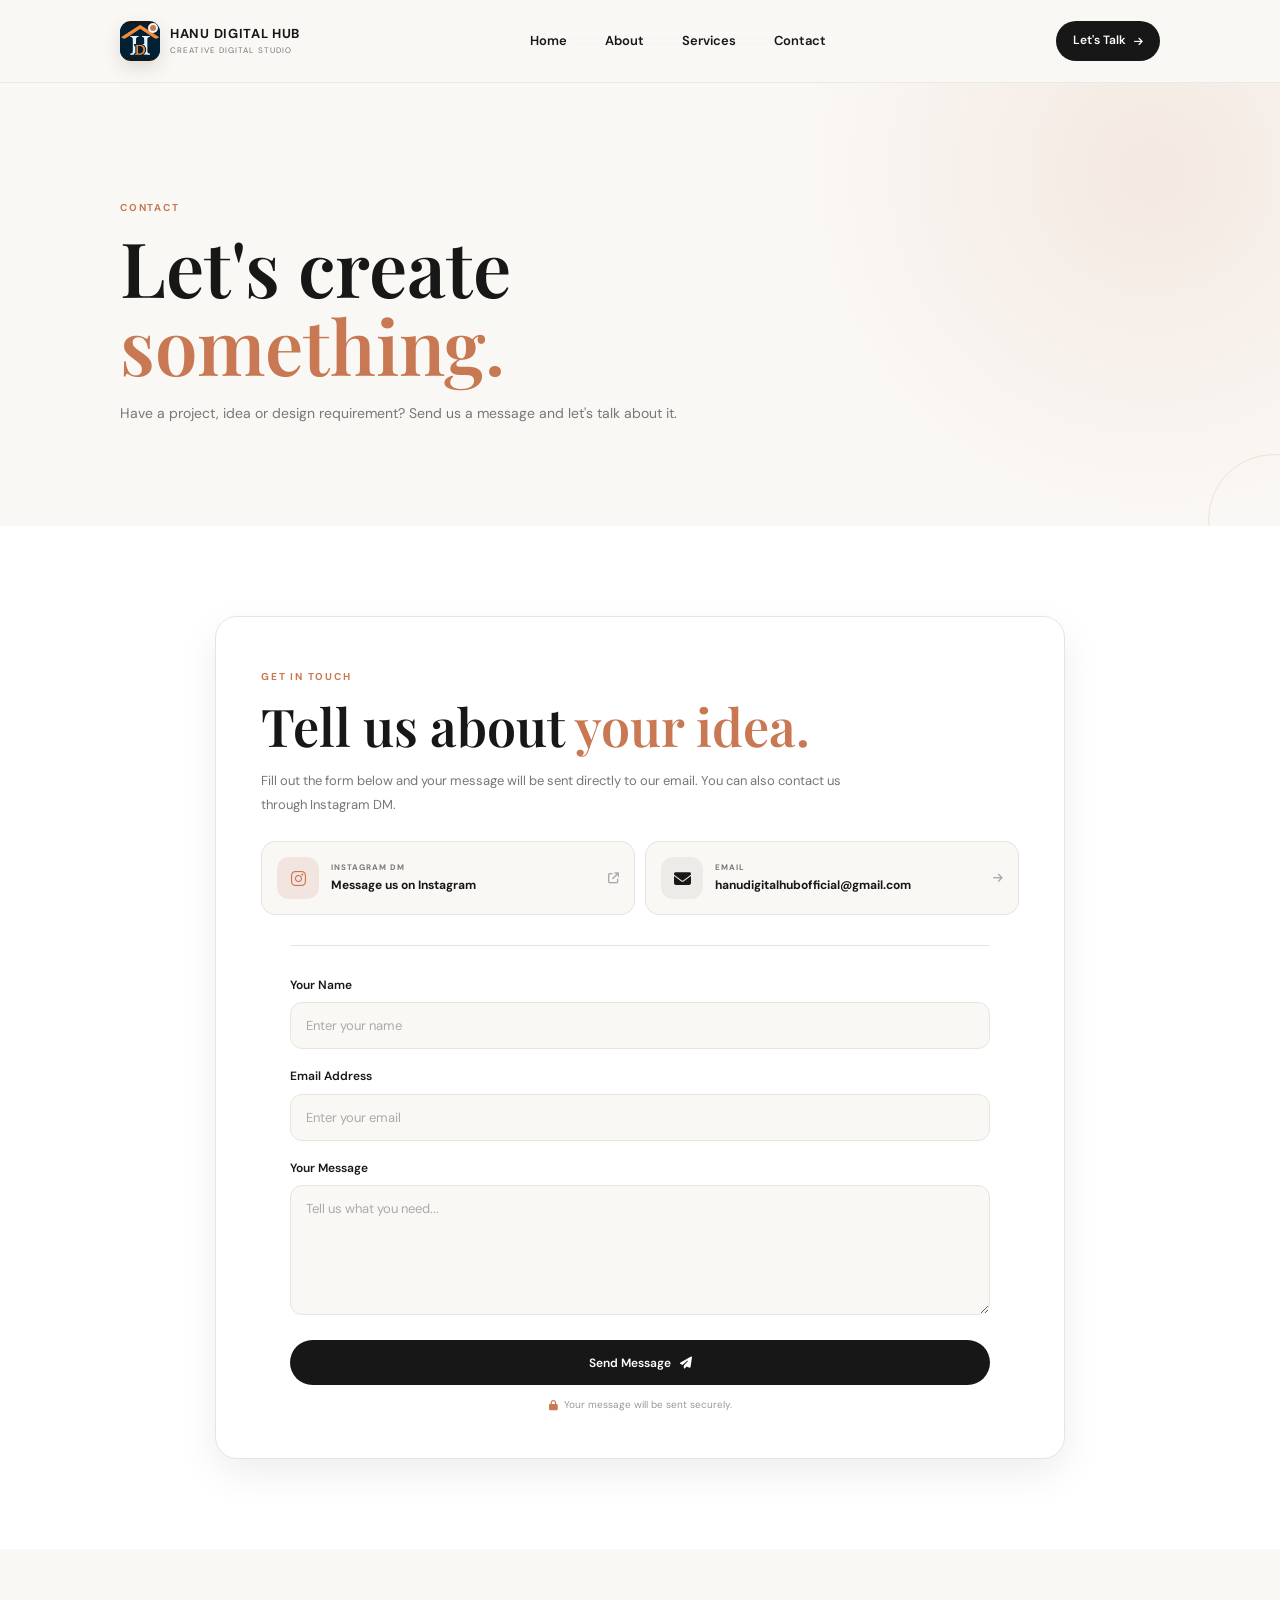
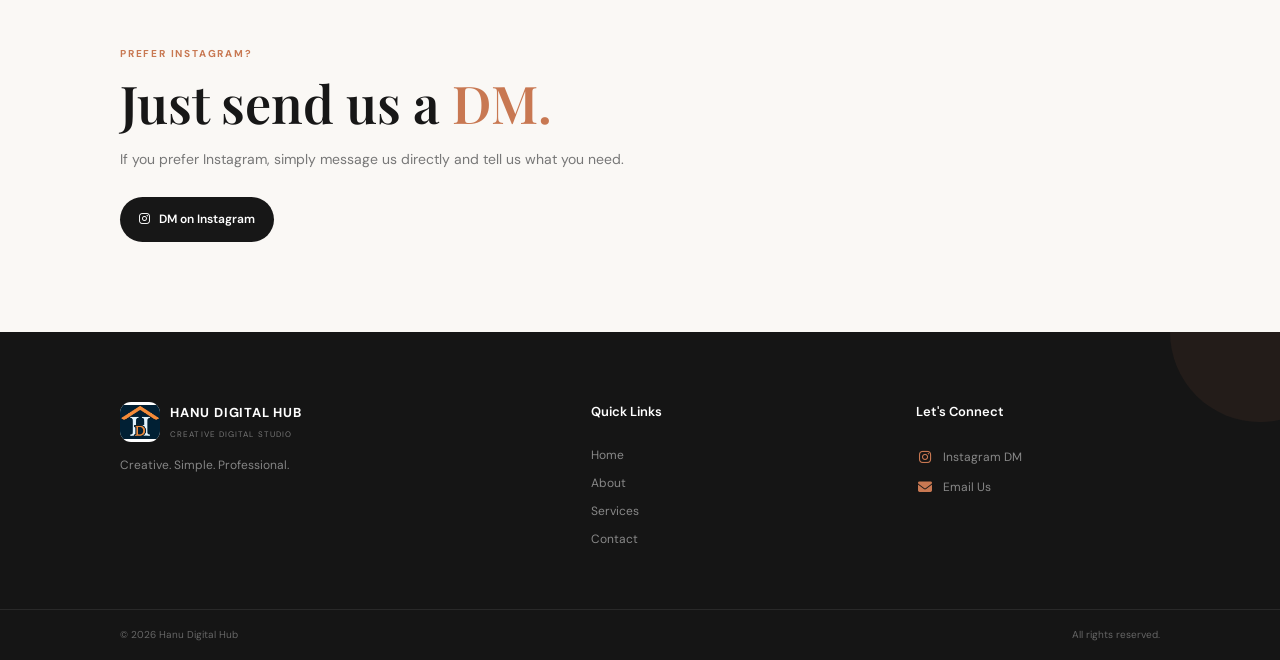
==== contact.html @ 03ef4102 "Initial Hanu Digital Hub website" ====
<!DOCTYPE html>
<html lang="en">

<head>

    <meta charset="UTF-8">

    <meta
        name="viewport"
        content="width=device-width, initial-scale=1.0"
    >

    <title>Contact | Hanu Digital Hub</title>

    <meta
        name="description"
        content="Contact Hanu Digital Hub for creative digital design and website services."
    >

    <!-- Google Fonts -->

    <link rel="preconnect" href="https://fonts.googleapis.com">

    <link
        href="https://fonts.googleapis.com/css2?family=DM+Sans:wght@400;500;600;700&family=Playfair+Display:wght@500;600;700&display=swap"
        rel="stylesheet"
    >

    <!-- Font Awesome -->

    <link
        rel="stylesheet"
        href="https://cdnjs.cloudflare.com/ajax/libs/font-awesome/6.5.2/css/all.min.css"
    >

    <!-- Your CSS -->

    <link rel="stylesheet" href="style.css">

</head>


<body>


<!-- =====================================================
     HEADER
===================================================== -->

<header class="header">

    <div class="container nav">


        <!-- BRAND -->

        <a href="index.html" class="brand">

            <div class="brand-mark">

                <img
                    src="images/logo.jpg"
                    alt="Hanu Digital Hub Logo"
                >

            </div>

            <div class="brand-text">

                <strong>
                    HANU DIGITAL HUB
                </strong>

                <span>
                    Creative Digital Studio
                </span>

            </div>

        </a>


        <!-- MOBILE MENU -->

        <input
            type="checkbox"
            id="menu-toggle"
            class="menu-checkbox"
        >

        <label
            for="menu-toggle"
            class="menu-button"
            aria-label="Open menu"
        >

            <span></span>
            <span></span>
            <span></span>

        </label>


        <!-- NAVIGATION -->

        <nav class="nav-menu">

            <a href="index.html">
                Home
            </a>

            <a href="about.html">
                About
            </a>

            <a href="services.html">
                Services
            </a>

            <a href="contact.html">
                Contact
            </a>

        </nav>


        <!-- DESKTOP BUTTON -->

        <a href="contact.html" class="nav-contact">

            Let's Talk

            <i class="fa-solid fa-arrow-right"></i>

        </a>

    </div>

</header>



<!-- =====================================================
     CONTACT HERO
===================================================== -->

<section class="page-hero">

    <div class="container">

        <span class="section-tag">
            CONTACT
        </span>

        <h1>
            Let's create
            <span>something.</span>
        </h1>

        <p>
            Have a project, idea or design requirement?
            Send us a message and let's talk about it.
        </p>

    </div>

</section>



<!-- =====================================================
     CONTACT SECTION
===================================================== -->

<section class="section contact">

    <div class="container">

        <div class="contact-box">


            <!-- INTRO -->

            <div class="contact-content">

                <span class="section-tag">
                    GET IN TOUCH
                </span>

                <h2>
                    Tell us about
                    <span>your idea.</span>
                </h2>

                <p>
                    Fill out the form below and your message
                    will be sent directly to our email.
                    You can also contact us through Instagram DM.
                </p>

            </div>



            <!-- CONTACT OPTIONS -->

            <div class="contact-options">


                <!-- INSTAGRAM -->

                <a
    href="https://www.instagram.com/HANU_DIGITALHUB/"
                    target="_blank"
                    rel="noopener noreferrer"
                    class="contact-card"
                >

                    <div class="contact-icon instagram">

                        <i class="fa-brands fa-instagram"></i>

                    </div>

                    <div>

                        <small>
                            INSTAGRAM DM
                        </small>

                        <strong>
                            Message us on Instagram
                        </strong>

                    </div>

                    <i class="fa-solid fa-arrow-up-right-from-square"></i>

                </a>



                <!-- EMAIL -->

                <a
                    href="mailto:hanudigitalhubofficial@gmail.com"
                    class="contact-card"
                >

                    <div class="contact-icon email">

                        <i class="fa-solid fa-envelope"></i>

                    </div>

                    <div>

                        <small>
                            EMAIL
                        </small>

                        <strong>
                            hanudigitalhubofficial@gmail.com
                        </strong>

                    </div>

                    <i class="fa-solid fa-arrow-right"></i>

                </a>

            </div>



            <!-- =================================================
                 CONTACT FORM
            ================================================= -->

            <form
                action="https://api.web3forms.com/submit"
                method="POST"
                class="contact-form"
            >


                <!-- WEB3FORMS ACCESS KEY -->

                <input
                    type="hidden"
                    name="access_key"
                    value="7d4d250a-5daa-4819-9005-3b24bc211c16"
                >


                <!-- EMAIL SUBJECT -->

                <input
                    type="hidden"
                    name="subject"
                    value="New Hanu Digital Hub Website Enquiry"
                >


                <!-- FROM NAME -->

                <input
                    type="hidden"
                    name="from_name"
                    value="Hanu Digital Hub Website"
                >


                <!-- SPAM PROTECTION -->

                <input
                    type="checkbox"
                    name="botcheck"
                    class="hidden"
                    style="display:none;"
                >


                <!-- NAME -->

                <div class="form-group">

                    <label for="name">
                        Your Name
                    </label>

                    <input
                        type="text"
                        id="name"
                        name="name"
                        placeholder="Enter your name"
                        required
                    >

                </div>


                <!-- EMAIL -->

                <div class="form-group">

                    <label for="email">
                        Email Address
                    </label>

                    <input
                        type="email"
                        id="email"
                        name="email"
                        placeholder="Enter your email"
                        required
                    >

                </div>


                <!-- MESSAGE -->

                <div class="form-group">

                    <label for="message">
                        Your Message
                    </label>

                    <textarea
                        id="message"
                        name="message"
                        rows="5"
                        placeholder="Tell us what you need..."
                        required
                    ></textarea>

                </div>


                <!-- REDIRECT -->

                <input
                    type="hidden"
                    name="redirect"
                    value="https://hanudigitalhub.onrender.com/contact.html"
                >


                <!-- SUBMIT -->

                <button
                    type="submit"
                    class="btn btn-primary form-button"
                >

                    Send Message

                    <i class="fa-solid fa-paper-plane"></i>

                </button>


                <p class="form-note">

                    <i class="fa-solid fa-lock"></i>

                    Your message will be sent securely.

                </p>

            </form>

        </div>

    </div>

</section>



<!-- =====================================================
     SIMPLE CTA
===================================================== -->

<section class="section why-us">

    <div class="container">

        <span class="section-tag">
            PREFER INSTAGRAM?
        </span>

        <h2>
            Just send us a
            <span>DM.</span>
        </h2>

        <p>
            If you prefer Instagram, simply message us
            directly and tell us what you need.
        </p>

        <a
    href="https://www.instagram.com/HANU_DIGITALHUB/"
            target="_blank"
            rel="noopener noreferrer"
            class="btn btn-primary"
            style="margin-top:25px;"
        >

            <i class="fa-brands fa-instagram"></i>

            DM on Instagram

        </a>

    </div>

</section>



<!-- =====================================================
     FOOTER
===================================================== -->

<footer class="footer">

    <div class="container footer-container">


        <!-- BRAND -->

        <div class="footer-brand">

            <a href="index.html" class="footer-logo">

                <div class="footer-logo-mark">

                    <img
                        src="images/logo.jpg"
                        alt="Hanu Digital Hub Logo"
                    >

                </div>

                <div>

                    <strong>
                        HANU DIGITAL HUB
                    </strong>

                    <span>
                        Creative Digital Studio
                    </span>

                </div>

            </a>

            <p>
                Creative. Simple. Professional.
            </p>

        </div>


        <!-- LINKS -->

        <div class="footer-links">

            <h4>
                Quick Links
            </h4>

            <a href="index.html">
                Home
            </a>

            <a href="about.html">
                About
            </a>

            <a href="services.html">
                Services
            </a>

            <a href="contact.html">
                Contact
            </a>

        </div>


        <!-- CONNECT -->

        <div class="footer-connect">

            <h4>
                Let's Connect
            </h4>

            <a
    href="https://www.instagram.com/HANU_DIGITALHUB/"
                target="_blank"
                rel="noopener noreferrer"
            >

                <i class="fa-brands fa-instagram"></i>

                Instagram DM

            </a>

            <a
                href="mailto:hanudigitalhubofficial@gmail.com"
            >

                <i class="fa-solid fa-envelope"></i>

                Email Us

            </a>

        </div>

    </div>


    <!-- COPYRIGHT -->

    <div class="footer-bottom">

        <div class="container footer-bottom-inner">

            <p>
                © 2026 Hanu Digital Hub
            </p>

            <span>
                All rights reserved.
            </span>

        </div>

    </div>

</footer>


</body>

</html>
---- style.css ----
/* =========================================================
   HANU DIGITAL HUB
   COMPLETE WEBSITE STYLESHEET
   Pages:
   - Home
   - About
   - Services
   - Contact
========================================================= */


/* =========================================================
   1. ROOT VARIABLES
========================================================= */

:root {

    --black: #171717;

    --white: #ffffff;

    --cream: #faf8f5;

    --accent: #c87852;

    --accent-light: #f7e9e1;

    --muted: #777777;

    --border: #e8e3df;

    --light-gray: #f3f1ee;

    --shadow: 0 15px 40px rgba(0, 0, 0, 0.07);

}


/* =========================================================
   2. RESET
========================================================= */

* {
    margin: 0;
    padding: 0;
    box-sizing: border-box;
}

html {
    scroll-behavior: smooth;
}

body {
    margin: 0;

    background: var(--cream);

    color: var(--black);

    font-family: "DM Sans", sans-serif;

    line-height: 1.6;

    overflow-x: hidden;
}

img {
    max-width: 100%;

    display: block;
}

a {
    color: inherit;

    text-decoration: none;
}

button,
input,
textarea {
    font-family: inherit;
}

button {
    cursor: pointer;
}


/* =========================================================
   3. COMMON CONTAINER
========================================================= */

.container {
    width: 100%;

    max-width: 1120px;

    margin: 0 auto;

    padding-left: 20px;
    padding-right: 20px;
}


/* =========================================================
   4. COMMON SECTION
========================================================= */

.section {
    padding-top: 70px;

    padding-bottom: 70px;
}

.section-tag {
    display: inline-block;

    margin-bottom: 12px;

    color: var(--accent);

    font-size: 10px;

    font-weight: 700;

    letter-spacing: 1.8px;

    text-transform: uppercase;
}

.section h2 {
    max-width: 700px;

    margin-bottom: 15px;

    font-family: "Playfair Display", serif;

    font-size: clamp(30px, 7vw, 52px);

    line-height: 1.1;

    font-weight: 600;
}

.section h2 span,
.page-hero h1 span {
    color: var(--accent);
}

.section-description {
    max-width: 650px;

    color: var(--muted);

    font-size: 14px;

    line-height: 1.8;
}


/* =========================================================
   5. PAGE HERO
========================================================= */

.page-hero {
    position: relative;

    padding-top: 75px;

    padding-bottom: 65px;

    overflow: hidden;

    background:
        radial-gradient(
            circle at 90% 20%,
            rgba(200, 120, 82, 0.12),
            transparent 30%
        );
}

.page-hero::after {
    content: "";

    position: absolute;

    width: 130px;
    height: 130px;

    border: 1px solid rgba(200, 120, 82, 0.18);

    border-radius: 50%;

    right: -60px;

    bottom: -60px;

    animation: floatCircle 5s ease-in-out infinite;
}

.page-hero h1 {
    max-width: 700px;

    margin-bottom: 18px;

    font-family: "Playfair Display", serif;

    font-size: clamp(42px, 10vw, 76px);

    line-height: 1.02;

    font-weight: 600;

    animation: fadeUp 0.7s ease both;
}

.page-hero p {
    max-width: 620px;

    color: var(--muted);

    font-size: 14px;

    line-height: 1.8;

    animation: fadeUp 0.7s ease 0.15s both;
}


/* =========================================================
   6. HEADER
========================================================= */

.header {
    position: sticky;

    top: 0;

    z-index: 1000;

    background: rgba(250, 248, 245, 0.94);

    backdrop-filter: blur(18px);

    -webkit-backdrop-filter: blur(18px);

    border-bottom: 1px solid rgba(0, 0, 0, 0.06);

    animation: headerReveal 0.6s ease both;
}

.nav {
    min-height: 74px;

    display: flex;

    align-items: center;

    justify-content: space-between;
}


/* =========================================================
   7. BRAND
========================================================= */

.brand {
    display: flex;

    align-items: center;

    gap: 10px;

    transition: 0.3s ease;
}

.brand:hover {
    transform: translateY(-1px);
}

.brand-mark {
    position: relative;

    width: 40px;
    height: 40px;

    flex-shrink: 0;

    display: grid;

    place-items: center;

    background: var(--black);

    border-radius: 11px;

    overflow: hidden;

    box-shadow:
        0 7px 18px rgba(0, 0, 0, 0.12);

    transition: 0.3s ease;
}

.brand-mark img {
    width: 100%;
    height: 100%;

    object-fit: contain;

    border-radius: inherit;
}

.brand-mark::after {
    content: "";

    position: absolute;

    width: 6px;
    height: 6px;

    top: 2px;
    right: 2px;

    background: var(--accent);

    border: 2px solid var(--cream);

    border-radius: 50%;
}

.brand:hover .brand-mark {
    transform: rotate(-4deg);

    background: var(--accent);
}

.brand-text {
    display: flex;

    flex-direction: column;

    line-height: 1.1;
}

.brand-text strong {
    font-size: 13px;

    letter-spacing: 0.7px;
}

.brand-text span {
    margin-top: 4px;

    color: var(--muted);

    font-size: 8px;

    letter-spacing: 1.1px;

    text-transform: uppercase;
}


/* =========================================================
   8. MOBILE MENU
========================================================= */

.menu-checkbox {
    display: none;
}

.menu-button {
    width: 42px;
    height: 42px;

    display: flex;

    flex-direction: column;

    justify-content: center;

    align-items: center;

    gap: 5px;

    background: var(--white);

    border: 1px solid var(--border);

    border-radius: 12px;

    cursor: pointer;

    transition: 0.3s ease;
}

.menu-button span {
    width: 18px;
    height: 2px;

    background: var(--black);

    border-radius: 5px;

    transition: 0.3s ease;
}

.menu-button:hover {
    border-color: var(--accent);
}


/* Hamburger to X */

.menu-checkbox:checked ~ .menu-button {
    background: var(--black);

    border-color: var(--black);
}

.menu-checkbox:checked ~ .menu-button span {
    background: var(--white);
}

.menu-checkbox:checked ~ .menu-button span:nth-child(1) {
    transform: translateY(7px) rotate(45deg);
}

.menu-checkbox:checked ~ .menu-button span:nth-child(2) {
    opacity: 0;
}

.menu-checkbox:checked ~ .menu-button span:nth-child(3) {
    transform: translateY(-7px) rotate(-45deg);
}


/* =========================================================
   9. NAVIGATION
========================================================= */

.nav-menu {
    position: absolute;

    top: 74px;

    left: 14px;
    right: 14px;

    display: flex;

    flex-direction: column;

    gap: 3px;

    padding: 9px;

    background: rgba(255, 255, 255, 0.98);

    backdrop-filter: blur(20px);

    border: 1px solid var(--border);

    border-radius: 18px;

    box-shadow: 0 20px 50px rgba(0, 0, 0, 0.12);

    opacity: 0;

    visibility: hidden;

    transform: translateY(-12px);

    transition:
        opacity 0.3s ease,
        visibility 0.3s ease,
        transform 0.3s ease;
}

.menu-checkbox:checked ~ .nav-menu {
    opacity: 1;

    visibility: visible;

    transform: translateY(0);
}

.nav-menu a {
    padding: 13px 15px;

    border-radius: 11px;

    color: var(--black);

    font-size: 14px;

    font-weight: 600;

    transition: 0.25s ease;
}

.nav-menu a:hover {
    color: var(--accent);

    background: var(--accent-light);

    padding-left: 20px;
}


/* =========================================================
   10. DESKTOP NAVIGATION
========================================================= */

.nav-contact {
    display: none;

    align-items: center;

    gap: 8px;

    padding: 10px 17px;

    background: var(--black);

    color: var(--white);

    border-radius: 50px;

    font-size: 12px;

    font-weight: 600;

    transition: 0.3s ease;
}

.nav-contact:hover {
    background: var(--accent);

    transform: translateY(-2px);

    box-shadow:
        0 8px 20px rgba(200, 120, 82, 0.25);
}

.nav-contact i {
    font-size: 10px;

    transition: 0.3s ease;
}

.nav-contact:hover i {
    transform: translateX(3px);
}


/* =========================================================
   11. BUTTONS
========================================================= */

.btn {
    display: inline-flex;

    align-items: center;

    justify-content: center;

    gap: 9px;

    min-height: 45px;

    padding: 11px 19px;

    border-radius: 50px;

    font-size: 12px;

    font-weight: 600;

    transition: 0.3s ease;
}

.btn-primary {
    background: var(--black);

    color: var(--white);
}

.btn-primary:hover {
    background: var(--accent);

    transform: translateY(-3px);

    box-shadow:
        0 10px 25px rgba(200, 120, 82, 0.22);
}

.btn-instagram {
    background: #f2e5df;

    color: var(--black);
}

.btn-instagram:hover {
    background: var(--accent);

    color: white;

    transform: translateY(-3px);
}


/* =========================================================
   12. HOME / HERO
========================================================= */

.hero {
    position: relative;

    min-height: calc(100vh - 74px);

    display: flex;

    align-items: center;

    padding-top: 70px;

    padding-bottom: 70px;

    overflow: hidden;
}

.hero::before {
    content: "";

    position: absolute;

    width: 240px;
    height: 240px;

    top: 50px;
    right: -130px;

    border: 1px solid rgba(200, 120, 82, 0.18);

    border-radius: 50%;

    animation: floatCircle 6s ease-in-out infinite;
}

.hero-content {
    position: relative;

    z-index: 2;
}

.hero h1 {
    max-width: 800px;

    margin-bottom: 20px;

    font-family: "Playfair Display", serif;

    font-size: clamp(45px, 11vw, 82px);

    line-height: 0.98;

    font-weight: 600;

    animation: fadeUp 0.8s ease both;
}

.hero h1 span {
    color: var(--accent);
}

.hero p {
    max-width: 580px;

    margin-bottom: 27px;

    color: var(--muted);

    font-size: 14px;

    line-height: 1.8;

    animation: fadeUp 0.8s ease 0.15s both;
}

.hero-buttons {
    display: flex;

    flex-wrap: wrap;

    gap: 10px;

    animation: fadeUp 0.8s ease 0.3s both;
}


/* =========================================================
   13. ABOUT PAGE
========================================================= */

.about {
    background: var(--white);
}

.about-highlight {
    display: flex;

    align-items: flex-start;

    gap: 15px;

    margin-top: 25px;

    padding: 20px;

    background: var(--cream);

    border: 1px solid var(--border);

    border-radius: 16px;

    transition: 0.3s ease;
}

.about-highlight:hover {
    transform: translateY(-4px);

    box-shadow: var(--shadow);

    border-color: rgba(200, 120, 82, 0.35);
}

.highlight-icon {
    width: 42px;
    height: 42px;

    flex-shrink: 0;

    display: grid;

    place-items: center;

    background: var(--accent-light);

    color: var(--accent);

    border-radius: 12px;

    transition: 0.3s ease;
}

.about-highlight:hover .highlight-icon {
    background: var(--accent);

    color: var(--white);

    transform: rotate(-5deg);
}

.about-highlight h3 {
    margin-bottom: 4px;

    font-size: 15px;
}

.about-highlight p {
    color: var(--muted);

    font-size: 12px;

    line-height: 1.7;
}


/* =========================================================
   14. SERVICES PAGE
========================================================= */

.services {
    background: var(--white);
}

.services-list {
    display: flex;

    flex-direction: column;

    gap: 14px;

    margin-top: 30px;
}

.service-card {
    position: relative;

    display: flex;

    align-items: center;

    gap: 15px;

    min-height: 100px;

    padding: 18px;

    background: var(--cream);

    border: 1px solid var(--border);

    border-radius: 16px;

    overflow: hidden;

    transition: 0.3s ease;
}

.service-card:hover {
    transform: translateY(-4px);

    border-color: var(--accent);

    background: var(--white);

    box-shadow: var(--shadow);
}

.service-icon {
    width: 45px;
    height: 45px;

    flex-shrink: 0;

    display: grid;

    place-items: center;

    background: var(--accent-light);

    color: var(--accent);

    border-radius: 12px;

    font-size: 17px;

    transition: 0.3s ease;
}

.service-card:hover .service-icon {
    background: var(--accent);

    color: var(--white);

    transform: rotate(-5deg);
}

.service-text {
    padding-right: 25px;
}

.service-text h3 {
    margin-bottom: 5px;

    font-size: 15px;
}

.service-text p {
    margin: 0;

    color: var(--muted);

    font-size: 11px;

    line-height: 1.6;
}

.service-number {
    position: absolute;

    top: 12px;

    right: 15px;

    color: #d8d2ce;

    font-size: 10px;

    font-weight: 700;
}


/* =========================================================
   15. WHY US
========================================================= */

.why-us {
    background: var(--cream);
}

.why-us > .container > p {
    max-width: 620px;

    color: var(--muted);

    font-size: 14px;

    line-height: 1.8;
}

.why-points {
    display: grid;

    gap: 12px;

    margin-top: 25px;
}

.why-points div {
    display: flex;

    align-items: center;

    gap: 10px;

    font-size: 12px;
}

.why-points i {
    width: 22px;
    height: 22px;

    flex-shrink: 0;

    display: grid;

    place-items: center;

    background: var(--accent-light);

    color: var(--accent);

    border-radius: 50%;

    font-size: 9px;
}


/* =========================================================
   16. CONTACT PAGE
========================================================= */

.contact {
    background: var(--white);
}

.contact-box {
    max-width: 850px;

    margin: 0 auto;

    padding: 25px;

    background: var(--white);

    border: 1px solid var(--border);

    border-radius: 22px;

    box-shadow: var(--shadow);

    animation: fadeUp 0.7s ease both;
}

.contact-content p {
    max-width: 600px;

    color: var(--muted);

    font-size: 13px;

    line-height: 1.8;
}


/* =========================================================
   17. CONTACT OPTIONS
========================================================= */

.contact-options {
    display: flex;

    flex-direction: column;

    gap: 10px;

    margin-top: 25px;
}

.contact-card {
    display: flex;

    align-items: center;

    gap: 12px;

    padding: 15px;

    background: var(--cream);

    border: 1px solid var(--border);

    border-radius: 14px;

    transition: 0.3s ease;
}

.contact-card:hover {
    transform: translateY(-3px);

    border-color: var(--accent);

    box-shadow: var(--shadow);
}

.contact-card > i {
    margin-left: auto;

    color: #aaa;

    font-size: 11px;

    transition: 0.3s ease;
}

.contact-card:hover > i {
    color: var(--accent);

    transform: translateX(3px);
}

.contact-icon {
    width: 42px;
    height: 42px;

    flex-shrink: 0;

    display: grid;

    place-items: center;

    border-radius: 12px;

    font-size: 17px;
}

.contact-icon.instagram {
    background: #f2e5df;

    color: var(--accent);
}

.contact-icon.email {
    background: #eeeae7;

    color: var(--black);
}

.contact-card small {
    display: block;

    margin-bottom: 3px;

    color: var(--muted);

    font-size: 8px;

    letter-spacing: 1px;

    font-weight: 700;
}

.contact-card strong {
    display: block;

    font-size: 12px;

    word-break: break-word;
}


/* =========================================================
   18. CONTACT FORM
========================================================= */

.contact-form {
    margin-top: 30px;

    padding-top: 30px;

    border-top: 1px solid var(--border);
}

.form-group {
    margin-bottom: 18px;
}

.form-group label {
    display: block;

    margin-bottom: 7px;

    color: var(--black);

    font-size: 12px;

    font-weight: 600;
}

.form-group input,
.form-group textarea {
    width: 100%;

    padding: 14px 15px;

    background: var(--cream);

    color: var(--black);

    border: 1px solid var(--border);

    border-radius: 12px;

    outline: none;

    font-size: 13px;

    transition: 0.3s ease;
}

.form-group textarea {
    min-height: 130px;

    resize: vertical;
}

.form-group input::placeholder,
.form-group textarea::placeholder {
    color: #aaa;
}

.form-group input:focus,
.form-group textarea:focus {
    background: var(--white);

    border-color: var(--accent);

    box-shadow:
        0 0 0 3px rgba(200, 120, 82, 0.08);
}

.form-button {
    width: 100%;

    border: none;
}

.form-note {
    display: flex;

    justify-content: center;

    align-items: center;

    gap: 6px;

    margin-top: 12px;

    color: #999;

    font-size: 10px;
}

.form-note i {
    color: var(--accent);
}


/* =========================================================
   19. FOOTER
========================================================= */

.footer {
    position: relative;

    padding-top: 55px;

    background: #151515;

    color: var(--white);

    overflow: hidden;
}

.footer::before {
    content: "";

    position: absolute;

    width: 180px;
    height: 180px;

    top: -90px;

    right: -70px;

    background: rgba(200, 120, 82, 0.08);

    border-radius: 50%;

    pointer-events: none;
}

.footer-container {
    position: relative;

    z-index: 1;

    display: grid;

    gap: 38px;
}


/* =========================================================
   20. FOOTER BRAND
========================================================= */

.footer-logo {
    display: inline-flex;

    align-items: center;

    gap: 10px;

    margin-bottom: 14px;

    transition: 0.3s ease;
}

.footer-logo:hover {
    transform: translateY(-2px);
}

.footer-logo-mark {
    width: 40px;
    height: 40px;

    display: grid;

    place-items: center;

    flex-shrink: 0;

    background: var(--white);

    border-radius: 11px;

    overflow: hidden;

    transition: 0.3s ease;
}

.footer-logo-mark img {
    width: 100%;
    height: 100%;

    object-fit: contain;
}

.footer-logo:hover .footer-logo-mark {
    background: var(--accent);

    transform: rotate(-5deg);
}

.footer-logo strong {
    display: block;

    color: var(--white);

    font-size: 13px;

    letter-spacing: 0.8px;
}

.footer-logo span {
    display: block;

    margin-top: 4px;

    color: #777;

    font-size: 8px;

    letter-spacing: 1.1px;

    text-transform: uppercase;
}

.footer-brand > p {
    color: #858585;

    font-size: 12px;
}


/* =========================================================
   21. FOOTER LINKS
========================================================= */

.footer h4 {
    margin-bottom: 14px;

    color: var(--white);

    font-size: 13px;

    font-weight: 600;
}

.footer-links {
    display: flex;

    flex-direction: column;

    gap: 9px;
}

.footer-links a {
    width: fit-content;

    color: #888;

    font-size: 12px;

    transition: 0.25s ease;
}

.footer-links a:hover {
    color: var(--accent);

    transform: translateX(4px);
}


/* =========================================================
   22. FOOTER CONNECT
========================================================= */

.footer-connect {
    display: flex;

    flex-direction: column;

    gap: 11px;
}

.footer-connect a {
    width: fit-content;

    display: flex;

    align-items: center;

    gap: 9px;

    color: #888;

    font-size: 12px;

    transition: 0.25s ease;
}

.footer-connect a i {
    width: 18px;

    color: var(--accent);

    font-size: 14px;

    text-align: center;
}

.footer-connect a:hover {
    color: var(--white);

    transform: translateX(4px);
}


/* =========================================================
   23. FOOTER BOTTOM
========================================================= */

.footer-bottom {
    position: relative;

    margin-top: 45px;

    padding: 17px 0;

    border-top: 1px solid #292929;
}

.footer-bottom-inner {
    display: flex;

    align-items: center;

    justify-content: space-between;

    gap: 10px;
}

.footer-bottom p,
.footer-bottom span {
    color: #666;

    font-size: 10px;
}

.footer-bottom span {
    text-align: right;
}


/* =========================================================
   24. ANIMATIONS
========================================================= */

@keyframes fadeUp {

    from {
        opacity: 0;

        transform: translateY(20px);
    }

    to {
        opacity: 1;

        transform: translateY(0);
    }

}

@keyframes headerReveal {

    from {
        opacity: 0;

        transform: translateY(-15px);
    }

    to {
        opacity: 1;

        transform: translateY(0);
    }

}

@keyframes floatCircle {

    0%,
    100% {
        transform: translateY(0);
    }

    50% {
        transform: translateY(-12px);
    }

}


/* =========================================================
   25. TABLET
========================================================= */

@media (min-width: 600px) {

    .container {
        padding-left: 30px;

        padding-right: 30px;
    }

    .section {
        padding-top: 90px;

        padding-bottom: 90px;
    }

    .contact-box {
        padding: 35px;
    }

    .footer-container {
        grid-template-columns:
            1.5fr
            1fr
            1fr;

        gap: 30px;
    }

}


/* =========================================================
   26. DESKTOP
========================================================= */

@media (min-width: 900px) {

    .container {
        padding-left: 40px;

        padding-right: 40px;
    }

    .nav {
        min-height: 82px;
    }

    /* Hide mobile button */

    .menu-button {
        display: none;
    }

    /* Desktop navigation */

    .nav-menu {
        position: static;

        display: flex;

        flex-direction: row;

        align-items: center;

        gap: 28px;

        padding: 0;

        background: transparent;

        border: none;

        border-radius: 0;

        box-shadow: none;

        opacity: 1;

        visibility: visible;

        transform: none;
    }

    .nav-menu a {
        position: relative;

        padding: 5px;

        font-size: 13px;
    }

    .nav-menu a:hover {
        padding-left: 5px;

        background: transparent;
    }

    .nav-menu a::after {
        content: "";

        position: absolute;

        left: 0;

        bottom: -6px;

        width: 100%;

        height: 2px;

        background: var(--accent);

        border-radius: 5px;

        transform: scaleX(0);

        transform-origin: center;

        transition: 0.3s ease;
    }

    .nav-menu a:hover::after {
        transform: scaleX(1);
    }

    .nav-contact {
        display: flex;
    }


    /* Page hero */

    .page-hero {
        padding-top: 110px;

        padding-bottom: 100px;
    }


    /* Contact */

    .contact-box {
        padding: 45px;
    }

    .contact-options {
        flex-direction: row;
    }

    .contact-card {
        flex: 1;
    }

    .contact-form {
        max-width: 700px;

        margin-left: auto;

        margin-right: auto;
    }


    /* Services */

    .services-list {
        display: grid;

        grid-template-columns:
            repeat(2, 1fr);

        gap: 18px;
    }


    /* Why points */

    .why-points {
        grid-template-columns:
            repeat(2, 1fr);

        max-width: 700px;
    }


    /* Footer */

    .footer {
        padding-top: 70px;
    }

    .footer-container {
        grid-template-columns:
            1.6fr
            1fr
            1fr;

        gap: 80px;
    }

    .footer-bottom {
        margin-top: 60px;
    }

}


/* =========================================================
   27. LARGE DESKTOP
========================================================= */

@media (min-width: 1200px) {

    .hero h1 {
        font-size: 86px;
    }

}


/* =========================================================
   28. SMALL MOBILE
========================================================= */

@media (max-width: 380px) {

    .container {
        padding-left: 16px;

        padding-right: 16px;
    }

    .brand-text strong {
        font-size: 11px;
    }

    .brand-text span {
        font-size: 7px;
    }

    .brand-mark {
        width: 36px;

        height: 36px;
    }

    .menu-button {
        width: 39px;

        height: 39px;
    }

    .page-hero h1 {
        font-size: 39px;
    }

    .hero h1 {
        font-size: 43px;
    }

    .btn {
        width: 100%;
    }

    .hero-buttons {
        flex-direction: column;
    }

    .footer-bottom-inner {
        align-items: flex-start;

        flex-direction: column;
    }

    .footer-bottom span {
        text-align: left;
    }

}


/* =========================================================
   29. ACCESSIBILITY
========================================================= */

@media (prefers-reduced-motion: reduce) {

    *,
    *::before,
    *::after {
        scroll-behavior: auto !important;

        animation-duration: 0.01ms !important;

        animation-iteration-count: 1 !important;

        transition-duration: 0.01ms !important;
    }

}

/* =====================================================
   PORTFOLIO / SELECTED WORK
===================================================== */

.portfolio {
    background: #faf9f6;
}

.portfolio-grid {
    display: grid;
    grid-template-columns: 1fr;
    gap: 20px;
    margin-top: 32px;
}


/* Portfolio Card */

.portfolio-card {
    background: #ffffff;
    border: 1px solid #e8e5df;
    border-radius: 18px;
    overflow: hidden;
    position: relative;
    transition: transform 0.35s ease,
                box-shadow 0.35s ease;
}

.portfolio-card:hover {
    transform: translateY(-5px);
    box-shadow: 0 15px 35px rgba(0, 0, 0, 0.08);
}


/* Image Area */

.portfolio-image {
    width: 100%;
    height: 260px;
    background: #f2f1ed;
    overflow: hidden;
    display: flex;
    align-items: center;
    justify-content: center;
}


/* Actual Image */

.portfolio-image img {
    width: 100%;
    height: 100%;
    display: block;

    /*
       contain keeps logos/posters fully visible.
       Nothing gets cut.
    */

    object-fit: contain;

    padding: 10px;

    transition: transform 0.45s ease;
}


.portfolio-card:hover .portfolio-image img {
    transform: scale(1.03);
}


/* Project Details */

.portfolio-info {
    min-height: 92px;

    padding: 18px 18px 16px;

    display: flex;
    justify-content: space-between;
    align-items: flex-start;

    gap: 12px;
}


/* Category */

.portfolio-info span:not(.project-number) {
    display: block;

    font-size: 10px;
    font-weight: 700;

    text-transform: uppercase;

    letter-spacing: 1px;

    color: #a66a2c;

    margin-bottom: 6px;
}


/* Project Name */

.portfolio-info h3 {
    margin: 0;

    font-family: "Playfair Display", serif;

    font-size: 18px;

    line-height: 1.3;

    color: #171717;
}


/* Number */

.project-number {
    flex-shrink: 0;

    width: 30px;
    height: 30px;

    border-radius: 50%;

    background: #f3eee7;

    display: flex;
    align-items: center;
    justify-content: center;

    font-size: 10px;

    font-weight: 700;

    color: #a66a2c;
}


/* View Website */

.project-view {
    display: flex;
    align-items: center;
    justify-content: center;

    gap: 8px;

    margin: 0 18px 18px;

    padding: 11px 15px;

    border-radius: 9px;

    background: #171717;

    color: #ffffff;

    text-decoration: none;

    font-size: 11px;

    font-weight: 600;

    transition: 0.3s ease;
}

.project-view:hover {
    background: #a66a2c;
}

.project-view i {
    font-size: 9px;
}


/* Bottom Instagram */

.portfolio-bottom {
    margin-top: 32px;

    display: flex;

    flex-direction: column;

    align-items: center;

    gap: 12px;

    text-align: center;
}

.portfolio-bottom p {
    margin: 0;

    font-size: 12px;

    color: #777;
}


/* =====================================================
   TABLET
===================================================== */

@media (min-width: 650px) {

    .portfolio-grid {
        grid-template-columns: repeat(2, 1fr);
        gap: 22px;
    }

    .portfolio-image {
        height: 280px;
    }

}


/* =====================================================
   DESKTOP
===================================================== */

@media (min-width: 1000px) {

    .portfolio-grid {
        grid-template-columns: repeat(2, 1fr);
        gap: 25px;
    }

    .portfolio-image {
        height: 320px;
    }

    .portfolio-info {
        padding: 20px;
    }

}


/* =====================================================
   JAVASCRIPT EFFECTS
===================================================== */

body {
    opacity: 1;
    transition: opacity 0.3s ease;
}

body.page-loaded {
    opacity: 1;
}

.nav-menu a.active {
    color: var(--accent);
}

@media (min-width: 900px) {

    .nav-menu a.active::after {
        transform: scaleX(1);
    }

}


/* Scroll reveal */

.reveal {
    opacity: 0;

    transform: translateY(20px);

    transition:
        opacity 0.6s ease,
        transform 0.6s ease;
}

.reveal.revealed {
    opacity: 1;

    transform: translateY(0);
}
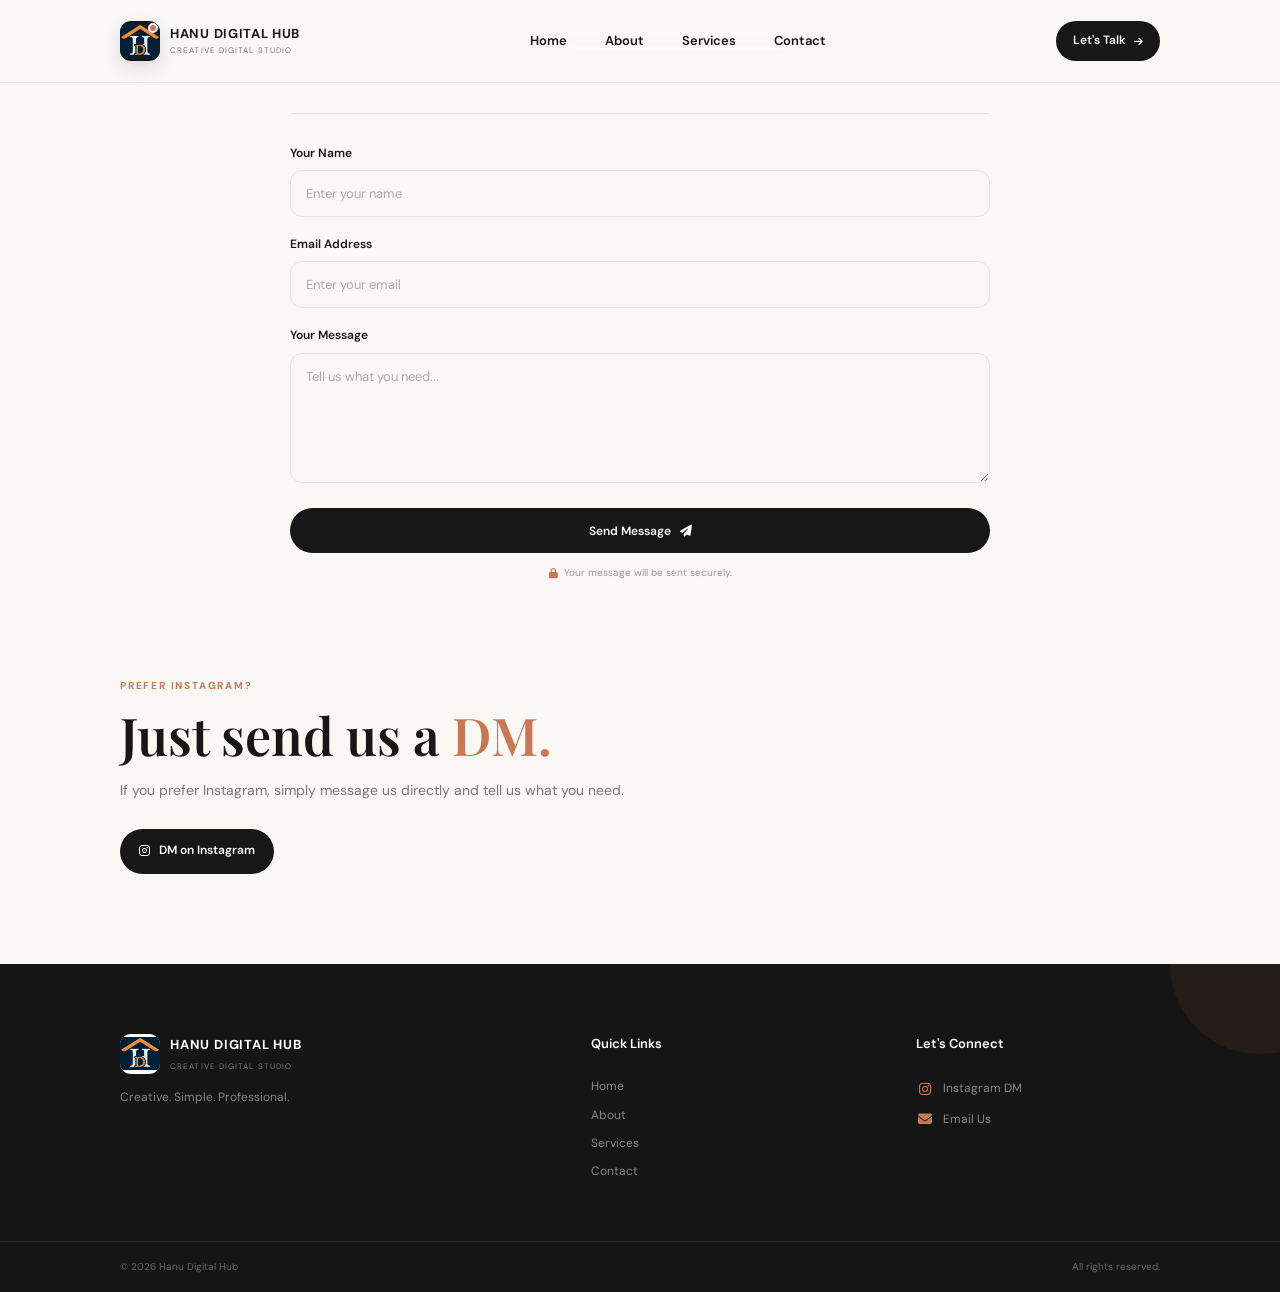
==== commit 3066cc9c: "Update contact form" ====
--- a/contact.html
+++ b/contact.html
@@ -138,278 +138,113 @@
 
 </header>
 
-
-
-<!-- =====================================================
-     CONTACT HERO
-===================================================== -->
-
-<section class="page-hero">
-
-    <div class="container">
-
-        <span class="section-tag">
-            CONTACT
-        </span>
-
-        <h1>
-            Let's create
-            <span>something.</span>
-        </h1>
-
-        <p>
-            Have a project, idea or design requirement?
-            Send us a message and let's talk about it.
-        </p>
-
-    </div>
-
-</section>
-
-
-
-<!-- =====================================================
-     CONTACT SECTION
-===================================================== -->
-
-<section class="section contact">
-
-    <div class="container">
-
-        <div class="contact-box">
-
-
-            <!-- INTRO -->
-
-            <div class="contact-content">
-
-                <span class="section-tag">
-                    GET IN TOUCH
-                </span>
-
-                <h2>
-                    Tell us about
-                    <span>your idea.</span>
-                </h2>
-
-                <p>
-                    Fill out the form below and your message
-                    will be sent directly to our email.
-                    You can also contact us through Instagram DM.
-                </p>
-
-            </div>
-
-
-
-            <!-- CONTACT OPTIONS -->
-
-            <div class="contact-options">
-
-
-                <!-- INSTAGRAM -->
-
-                <a
-    href="https://www.instagram.com/HANU_DIGITALHUB/"
-                    target="_blank"
-                    rel="noopener noreferrer"
-                    class="contact-card"
-                >
-
-                    <div class="contact-icon instagram">
-
-                        <i class="fa-brands fa-instagram"></i>
-
-                    </div>
-
-                    <div>
-
-                        <small>
-                            INSTAGRAM DM
-                        </small>
-
-                        <strong>
-                            Message us on Instagram
-                        </strong>
-
-                    </div>
-
-                    <i class="fa-solid fa-arrow-up-right-from-square"></i>
-
-                </a>
-
-
-
-                <!-- EMAIL -->
-
-                <a
-                    href="mailto:hanudigitalhubofficial@gmail.com"
-                    class="contact-card"
-                >
-
-                    <div class="contact-icon email">
-
-                        <i class="fa-solid fa-envelope"></i>
-
-                    </div>
-
-                    <div>
-
-                        <small>
-                            EMAIL
-                        </small>
-
-                        <strong>
-                            hanudigitalhubofficial@gmail.com
-                        </strong>
-
-                    </div>
-
-                    <i class="fa-solid fa-arrow-right"></i>
-
-                </a>
-
-            </div>
-
-
-
-            <!-- =================================================
-                 CONTACT FORM
-            ================================================= -->
-
-            <form
-                action="https://api.web3forms.com/submit"
-                method="POST"
-                class="contact-form"
-            >
-
-
-                <!-- WEB3FORMS ACCESS KEY -->
-
-                <input
-                    type="hidden"
-                    name="access_key"
-                    value="7d4d250a-5daa-4819-9005-3b24bc211c16"
-                >
-
-
-                <!-- EMAIL SUBJECT -->
-
-                <input
-                    type="hidden"
-                    name="subject"
-                    value="New Hanu Digital Hub Website Enquiry"
-                >
-
-
-                <!-- FROM NAME -->
-
-                <input
-                    type="hidden"
-                    name="from_name"
-                    value="Hanu Digital Hub Website"
-                >
-
-
-                <!-- SPAM PROTECTION -->
-
-                <input
-                    type="checkbox"
-                    name="botcheck"
-                    class="hidden"
-                    style="display:none;"
-                >
-
-
-                <!-- NAME -->
-
-                <div class="form-group">
-
-                    <label for="name">
-                        Your Name
-                    </label>
-
-                    <input
-                        type="text"
-                        id="name"
-                        name="name"
-                        placeholder="Enter your name"
-                        required
-                    >
-
-                </div>
-
-
-                <!-- EMAIL -->
-
-                <div class="form-group">
-
-                    <label for="email">
-                        Email Address
-                    </label>
-
-                    <input
-                        type="email"
-                        id="email"
-                        name="email"
-                        placeholder="Enter your email"
-                        required
-                    >
-
-                </div>
-
-
-                <!-- MESSAGE -->
-
-                <div class="form-group">
-
-                    <label for="message">
-                        Your Message
-                    </label>
-
-                    <textarea
-                        id="message"
-                        name="message"
-                        rows="5"
-                        placeholder="Tell us what you need..."
-                        required
-                    ></textarea>
-
-                </div>
-
-
-                <!-- REDIRECT -->
-
-                <input
-                    type="hidden"
-                    name="redirect"
-                    value="https://hanudigitalhub.onrender.com/contact.html"
-                >
-
-
-                <!-- SUBMIT -->
-
-                <button
-                    type="submit"
-                    class="btn btn-primary form-button"
-                >
-
-                    Send Message
-
-                    <i class="fa-solid fa-paper-plane"></i>
-
-                </button>
-
-
-                <p class="form-note">
-
-                    <i class="fa-solid fa-lock"></i>
-
-                    Your message will be sent securely.
-
-                </p>
-
-            </form>
+<!-- =================================================
+     CONTACT FORM
+================================================= -->
+
+<form
+    id="contactForm"
+    action="https://api.web3forms.com/submit"
+    method="POST"
+    class="contact-form"
+>
+
+    <!-- WEB3FORMS ACCESS KEY -->
+    <input
+        type="hidden"
+        name="access_key"
+        value="7d4d250a-5daa-4819-9005-3b24bc211c16"
+    >
+
+    <!-- EMAIL SUBJECT -->
+    <input
+        type="hidden"
+        name="subject"
+        value="New Website Enquiry - Hanu Digital Hub"
+    >
+
+    <!-- FROM NAME -->
+    <input
+        type="hidden"
+        name="from_name"
+        value="Hanu Digital Hub Website"
+    >
+
+    <!-- SPAM PROTECTION -->
+    <input
+        type="checkbox"
+        name="botcheck"
+        style="display:none;"
+        tabindex="-1"
+        autocomplete="off"
+    >
+
+    <!-- NAME -->
+    <div class="form-group">
+
+        <label for="name">
+            Your Name
+        </label>
+
+        <input
+            type="text"
+            id="name"
+            name="name"
+            placeholder="Enter your name"
+            required
+        >
+
+    </div>
+
+    <!-- EMAIL -->
+    <div class="form-group">
+
+        <label for="email">
+            Email Address
+        </label>
+
+        <input
+            type="email"
+            id="email"
+            name="email"
+            placeholder="Enter your email"
+            required
+        >
+
+    </div>
+
+    <!-- MESSAGE -->
+    <div class="form-group">
+
+        <label for="message">
+            Your Message
+        </label>
+
+        <textarea
+            id="message"
+            name="message"
+            rows="5"
+            placeholder="Tell us what you need..."
+            required
+        ></textarea>
+
+    </div>
+
+    <!-- SUBMIT -->
+    <button
+        type="submit"
+        class="btn btn-primary form-button"
+    >
+        Send Message
+        <i class="fa-solid fa-paper-plane"></i>
+    </button>
+
+    <p class="form-note">
+        <i class="fa-solid fa-lock"></i>
+        Your message will be sent securely.
+    </p>
+
+</form>
 
         </div>
 
--- a/style.css
+++ b/style.css
@@ -2081,4 +2081,32 @@
     opacity: 1;
 
     transform: translateY(0);
+}
+
+.thank-you-message {
+    text-align: center;
+    padding: 40px 20px;
+}
+
+.thank-icon {
+    width: 65px;
+    height: 65px;
+    margin: 0 auto 20px;
+    border-radius: 50%;
+    display: flex;
+    align-items: center;
+    justify-content: center;
+    background: #111;
+    color: #fff;
+    font-size: 28px;
+}
+
+.thank-you-message h2 {
+    font-size: 30px;
+    margin-bottom: 12px;
+}
+
+.thank-you-message p {
+    margin: 6px 0;
+    color: #666;
 }
